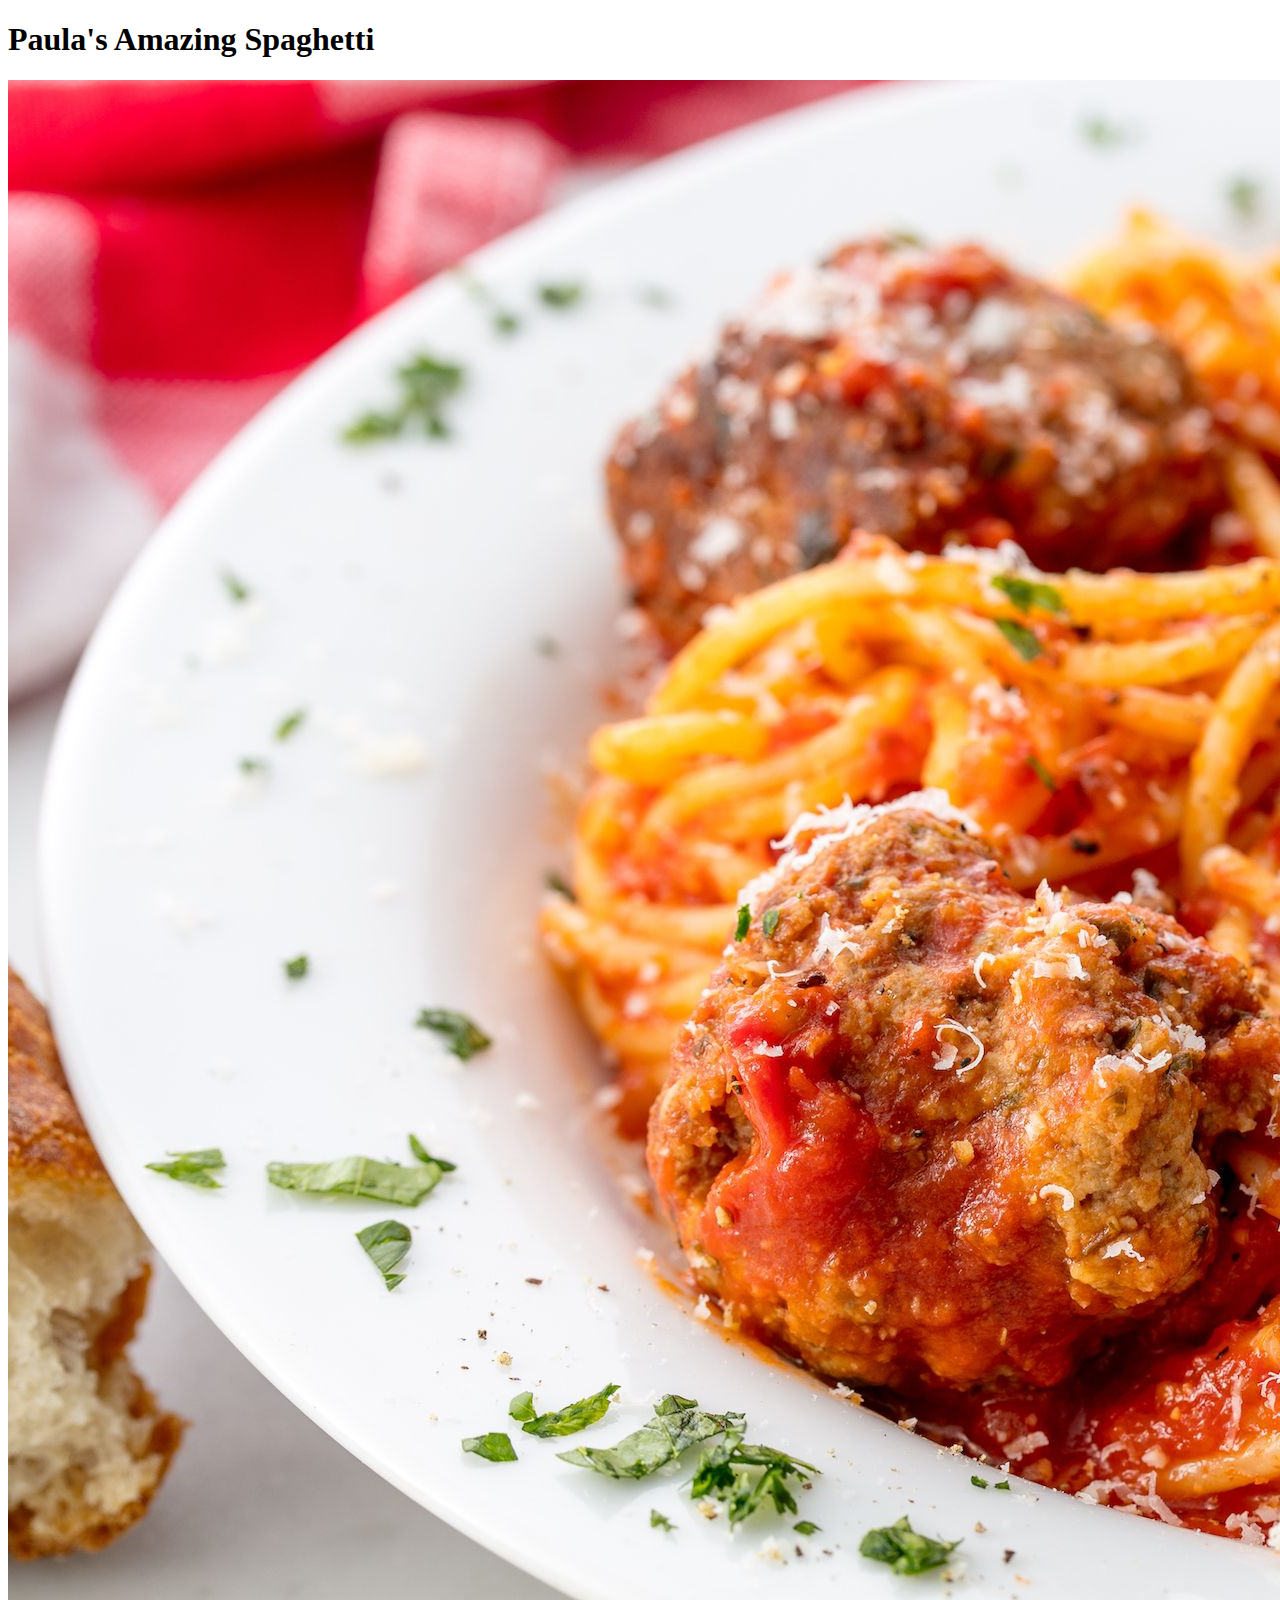
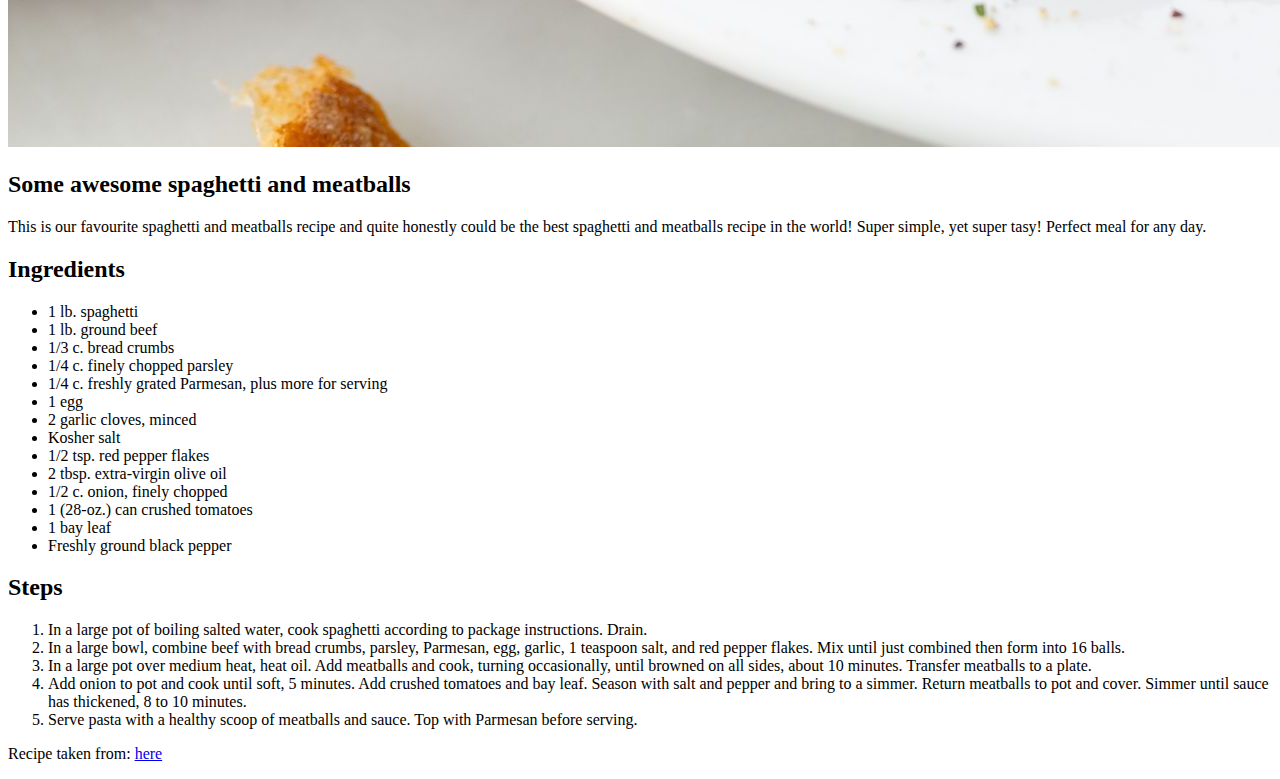
==== spaghetti.html @ 4e12509d "Finished making the structure for my recipes webpage. Pretty easy and pretty fun" ====
<!DOCTYPE html>
<html>
    <head>
        <title>Paula's Amazing Spaghetti</title>
        <meta charset="UTF-8">
    </head>

    <body>
        <h1>Paula's Amazing Spaghetti</h1>
        <img src="images/spaghetti.jpg" alt="Some spaghetti and meatballs">
        <h2>Some awesome spaghetti and meatballs</h2>
        <p>This is our favourite spaghetti and meatballs recipe and quite honestly could
            be the best spaghetti and meatballs recipe in the world! Super simple, yet 
            super tasy! Perfect meal for any day.
        </p>
        <h2>Ingredients</h2>
        <ul>
            <li>1 lb. spaghetti</li>
            <li>1 lb. ground beef</li>
            <li>1/3 c. bread crumbs</li>
            <li>1/4 c. finely chopped parsley</li>
            <li>1/4 c. freshly grated Parmesan, plus more for serving</li>
            <li>1 egg</li>
            <li>2 garlic cloves, minced</li>
            <li>Kosher salt</li>
            <li>1/2 tsp. red pepper flakes</li>
            <li>2 tbsp. extra-virgin olive oil</li>
            <li>1/2 c. onion, finely chopped</li>
            <li>1 (28-oz.) can crushed tomatoes</li>
            <li>1 bay leaf </li>
            <li>Freshly ground black pepper</li>
        </ul>
        <h2>Steps</h2>
        <ol>
            <li>In a large pot of boiling salted water, cook spaghetti according to package instructions. Drain.</li>
            <li>In a large bowl, combine beef with bread crumbs, parsley, Parmesan, egg, garlic, 1 teaspoon salt, and red pepper flakes. Mix until just combined then form into 16 balls.</li>
            <li>In a large pot over medium heat, heat oil. Add meatballs and cook, turning occasionally, until browned on all sides, about 10 minutes. Transfer meatballs to a plate.</li>
            <li>Add onion to pot and cook until soft, 5 minutes. Add crushed tomatoes and bay leaf. Season with salt and pepper and bring to a simmer. Return meatballs to pot and cover. Simmer until sauce has thickened, 8 to 10 minutes.</li>
            <li>Serve pasta with a healthy scoop of meatballs and sauce. Top with Parmesan before serving.</li>
        </ol>
        <p>Recipe taken from: <a href="https://www.delish.com/cooking/recipe-ideas/recipes/a55764/best-spaghetti-and-meatballs-recipe/">here</a></p>
    </body>
</html>
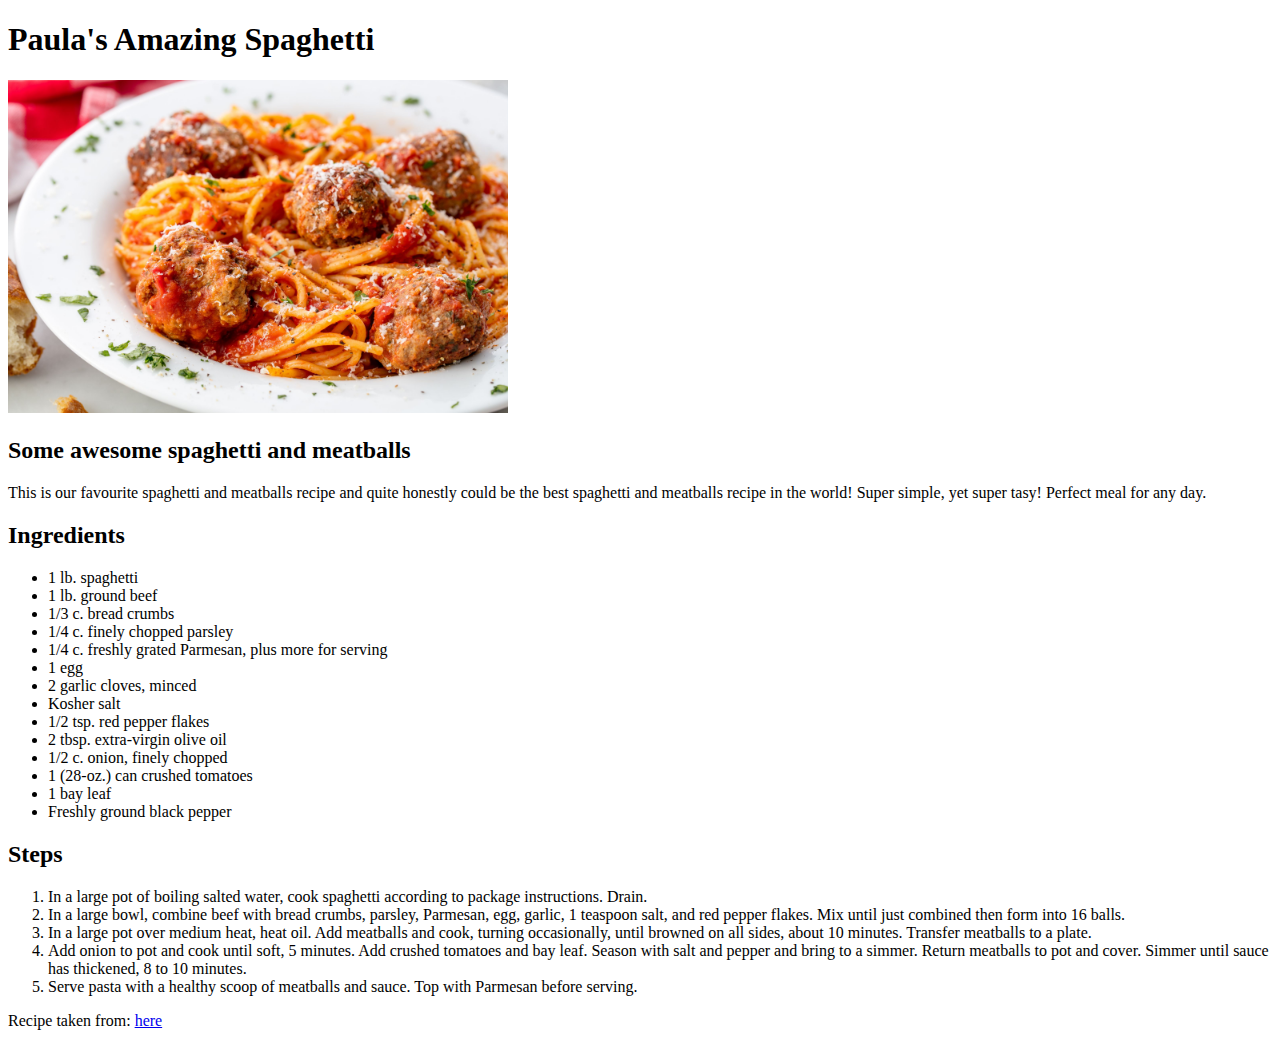
==== commit 2c17c48a: "Just added some css to my recipes and the index page" ====
--- a/spaghetti.html
+++ b/spaghetti.html
@@ -3,6 +3,7 @@
     <head>
         <title>Paula's Amazing Spaghetti</title>
         <meta charset="UTF-8">
+        <link rel="stylesheet" href="styles/recipe-style.css">
     </head>
 
     <body>
--- a/styles/recipe-style.css
+++ b/styles/recipe-style.css
@@ -0,0 +1,4 @@
+img {
+  width: 500px;
+  height: auto;
+}